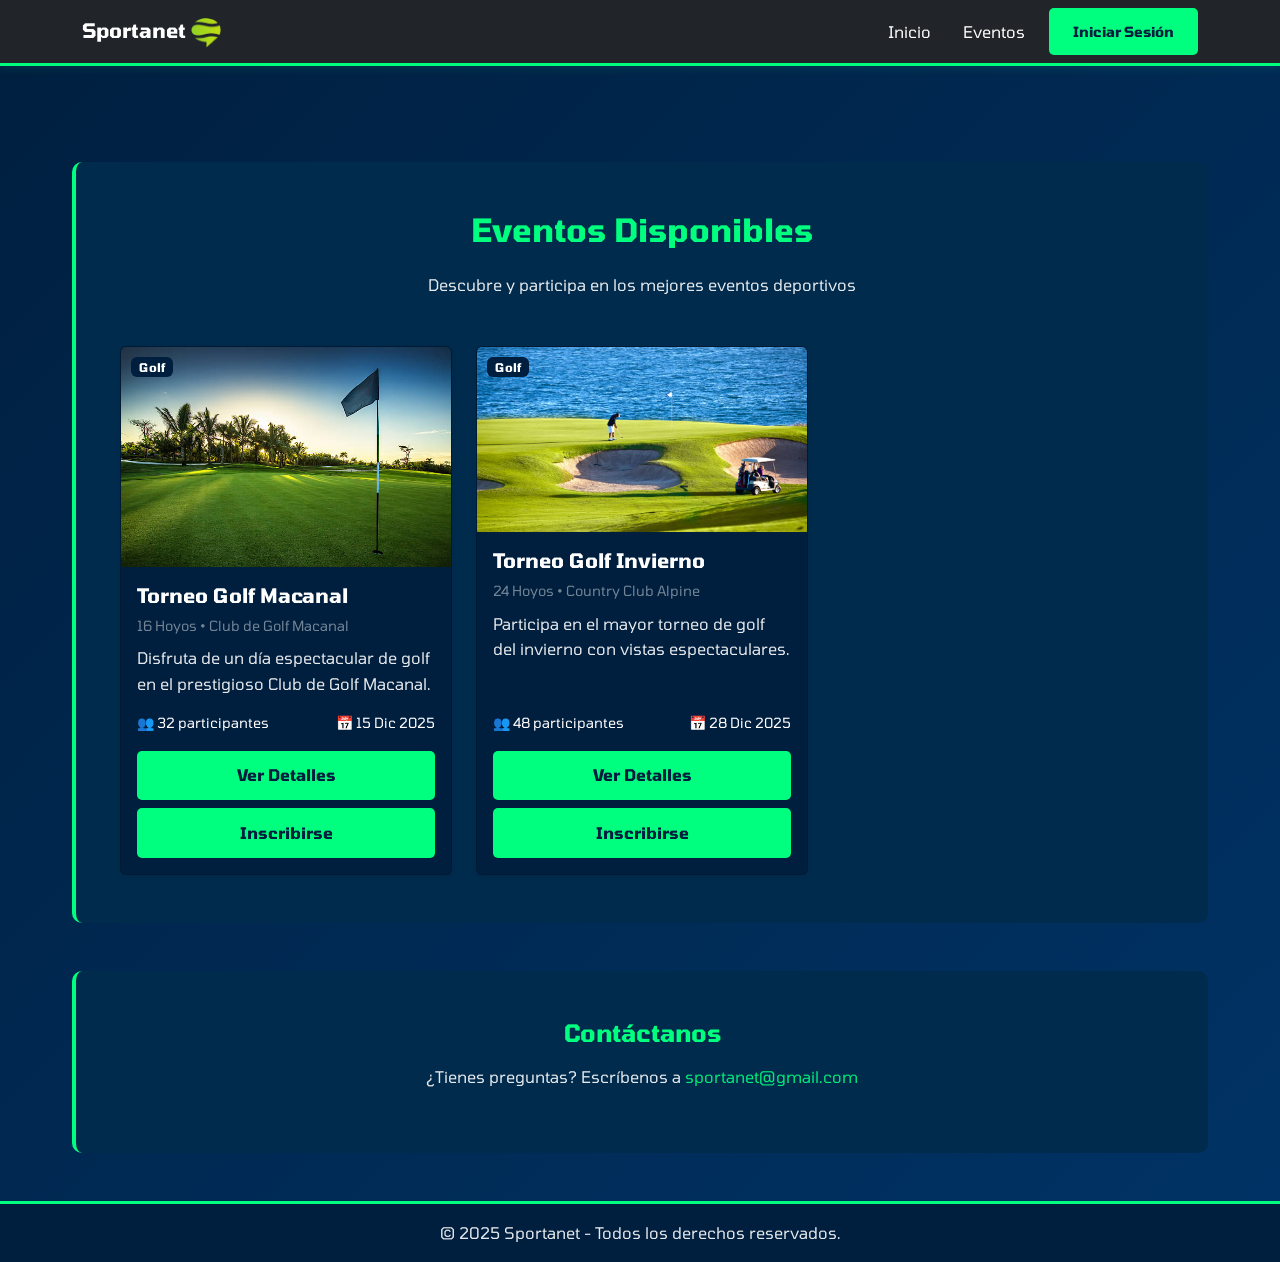
==== events.html @ 8e9a370a "subir prototipo" ====
<!DOCTYPE html>
<html lang="es">
<head>
    <meta charset="UTF-8">
    <meta name="viewport" content="width=device-width, initial-scale=1.0">
    <meta name="description" content="Eventos deportivos - Sportanet">
    <meta name="theme-color" content="#001f3f">
    <title>Eventos - Sportanet</title>

    <!-- Google Fonts -->
    <link href="https://fonts.googleapis.com/css2?family=Tomorrow:wght@400;600;700&display=swap" rel="stylesheet">

    <!-- Bootstrap -->
    <link href="https://cdn.jsdelivr.net/npm/bootstrap@5.3.3/dist/css/bootstrap.min.css" rel="stylesheet">

    <!-- Tus estilos -->
    <link rel="stylesheet" href="CSS/header.css">
    <link rel="stylesheet" href="CSS/style.css">

    <style>
        body {
            font-family: 'Tomorrow', sans-serif;
            background: linear-gradient(135deg, #001f3f, #003366);
        }

        .section-header {
            margin-bottom: 3rem;
        }

        .badge-sport {
            position: absolute;
            background: #003366;
            top: 10px;
            left: 10px;
        }

        footer {
            background-color: #001f3f;
            color: white;
            padding: 1rem 0;
        }

        .eventos-tarjeta {
            background-color: #001f3f;
        }

    </style>
</head>

<body class="d-flex flex-column min-vh-100">

    <!-- Header dinámico -->
    <div id="header-container"></div>

    <main class="flex-fill">

        <section class="eventos" id="eventos">
            <div class="container">

                <div class="text-center section-header">
                    <h2 class="fw-bold">Eventos Disponibles</h2>
                    <p>
                        Descubre y participa en los mejores eventos deportivos
                    </p>
                </div>

                <div class="row g-4">

                    <!-- Evento 1 -->
                    <div class="col-md-6 col-lg-4">
                        <div class="card h-100 shadow-sm position-relative eventos-tarjeta">

                            <span class="badge eventos-tarjeta badge-sport">Golf</span>

                            <img src="img/campo_golf_16hoyos.jpg"
                                 class="card-img-top"
                                 alt="Torneo Golf Macanal">

                            <div class="card-body d-flex flex-column">
                                <h5 class="card-title text-white">Torneo Golf Macanal</h5>

                                <p class="text-white-50 small mb-2">
                                    16 Hoyos • Club de Golf Macanal
                                </p>

                                <p class="card-text text-white flex-grow-1">
                                    Disfruta de un día espectacular de golf en el prestigioso Club de Golf Macanal.
                                </p>

                                <div class="d-flex justify-content-between text-white small mb-3">
                                    <span>👥 32 participantes</span>
                                    <span>📅 15 Dic 2025</span>
                                </div>

                                <div class="d-grid gap-2">
                                    <button class="btn btn-outline-primary"
                                        onclick="verDetalles('Torneo Golf Macanal')">
                                        Ver Detalles
                                    </button>

                                    <button class="btn btn-primary"
                                        onclick="inscribirse('Torneo Golf Macanal')">
                                        Inscribirse
                                    </button>
                                </div>
                            </div>
                        </div>
                    </div>

                    <!-- Evento 2 -->
                    <div class="col-md-6 col-lg-4">
                        <div class="card h-100 shadow-sm position-relative eventos-tarjeta">

                            <span class="badge eventos-tarjeta badge-sport">Golf</span>

                            <img src="img/campo_golf_24 hoyos.jpg"
                                 class="card-img-top"
                                 alt="Torneo Golf Invierno">

                            <div class="card-body d-flex flex-column">
                                <h5 class="card-title text-white">Torneo Golf Invierno</h5>

                                <p class="text-white-50 small mb-2">
                                    24 Hoyos • Country Club Alpine
                                </p>

                                <p class="card-text text-white flex-grow-1">
                                    Participa en el mayor torneo de golf del invierno con vistas espectaculares.
                                </p>

                                <div class="d-flex justify-content-between text-white small mb-3">
                                    <span>👥 48 participantes</span>
                                    <span>📅 28 Dic 2025</span>
                                </div>

                                <div class="d-grid gap-2">
                                    <button class="btn btn-outline-primary"
                                        onclick="verDetalles('Torneo Golf Invierno')">
                                        Ver Detalles
                                    </button>

                                    <button class="btn btn-primary"
                                        onclick="inscribirse('Torneo Golf Invierno')">
                                        Inscribirse
                                    </button>
                                </div>
                            </div>
                        </div>
                    </div>

                </div>

            </div>
        </section>

        <!-- Contacto -->
        <section class="contacto">
            <div class="container text-center">
                <h3 class="fw-bold">Contáctanos</h3>
                <p>
                    ¿Tienes preguntas? Escríbenos a
                    <a href="mailto:sportanet@gmail.com">
                        sportanet@gmail.com
                    </a>
                </p>
            </div>
        </section>

    </main>

    <!-- Footer -->
    <footer class="text-center mt-auto">
        <div class="container">
            <p class="mb-0">&copy; 2025 Sportanet - Todos los derechos reservados.</p>
        </div>
    </footer>

    <!-- Bootstrap JS -->
    <script src="https://cdn.jsdelivr.net/npm/bootstrap@5.3.3/dist/js/bootstrap.bundle.min.js"></script>

    <!-- Header dinámico -->
    <script>
        async function loadHeader() {
            const headerContainer = document.getElementById('header-container');
            try {
                const response = await fetch('includes/header.html');
                if (!response.ok) throw new Error('Error al cargar el header');

                const html = await response.text();
                headerContainer.innerHTML = html;

                const script = document.createElement("script");
                script.src = "JS/header.js";
                document.body.appendChild(script);

            } catch (error) {
                headerContainer.innerHTML =
                    '<div class="bg-dark text-white p-3">Error al cargar el menú</div>';
            }
        }

        document.addEventListener('DOMContentLoaded', loadHeader);

        function verDetalles(nombreEvento) {
            alert(`Detalles de ${nombreEvento}\n\nPróximamente se mostrarán más información.`);
        }

        function inscribirse(nombreEvento) {
            const usuario = localStorage.getItem('user');

            if (!usuario) {
                alert('Debes iniciar sesión para inscribirte.');

                const modalElement = document.getElementById('modal-auth');
                if (modalElement) {
                    const modal = new bootstrap.Modal(modalElement);
                    modal.show();
                }
                return;
            }

            const user = JSON.parse(usuario);

            alert(`Inscripción realizada.\n\nHola ${user.nombre}, estás inscrito en ${nombreEvento}.`);
        }
    </script>

</body>
</html>
---- CSS/header.css ----
/* ===== NAVBAR ===== */

.navbar {
    background-color: #000f1a;
    border-bottom: 3px solid #00FF7F;
    position: sticky;
    top: 0;
    z-index: 1000;
    box-shadow: 0 2px 10px rgba(0, 255, 127, 0.1);
}

.navbar-container {
    max-width: 1200px;
    margin: 0 auto;
    padding: 1rem 2rem;
    display: flex;
    justify-content: space-between;
    align-items: center;
}

/* Logo */
.logo {
    font-size: 1.8rem;
    font-weight: bold;
    flex-shrink: 0;
}

.logo a {
    color: #00FF7F;
    text-decoration: none;
    transition: color 0.3s ease;
    display: flex;
    align-items: center;
    gap: 0.5rem;
}

.logo a:hover {
    color: #00cc66;
}

/* Menú de navegación */
.nav-menu {
    display: flex;
    list-style: none;
}

.nav-links {
    display: flex;
    list-style: none;
    gap: 0.5rem;
    margin: 0;
    padding: 0;
    align-items: center;
}

.nav-link {
    color: #ffffff;
    text-decoration: none;
    padding: 0.5rem 1rem;
    border-radius: 5px;
    transition: all 0.3s ease;
    cursor: pointer;
    background: none;
    border: none;
    font-size: 1rem;
    font-family: inherit;
}

.nav-link:hover {
    color: #00FF7F;
    background-color: rgba(0, 255, 127, 0.1);
}

/* Botón Login en navbar */
.btn-login {
    background-color: #00FF7F;
    color: #001f3f;
    font-weight: bold;
    padding: 0.6rem 1.2rem;
}

.btn-login:hover {
    background-color: #00cc66;
}

/* Menú de usuario (cuando está logueado) */
.user-menu-container {
    display: flex !important;
    align-items: center;
    gap: 1rem;
}

.user-info {
    display: flex;
    align-items: center;
    gap: 1rem;
    color: #00FF7F;
    font-weight: bold;
}

.btn-logout {
    background-color: #ff4444;
    color: white;
    border: none;
    padding: 0.5rem 1rem;
    border-radius: 5px;
    cursor: pointer;
    font-weight: bold;
    transition: background-color 0.3s ease;
}

.btn-logout:hover {
    background-color: #cc0000;
}

/* Botón hamburguesero (oculto en desktop) */
.hamburger {
    display: none;
    flex-direction: column;
    background: none;
    border: none;
    cursor: pointer;
    padding: 0.5rem;
}

.hamburger span {
    width: 25px;
    height: 3px;
    background-color: #00FF7F;
    margin: 5px 0;
    transition: 0.3s;
    border-radius: 2px;
}

.hamburger.active span:nth-child(1) {
    transform: rotate(45deg) translate(10px, 10px);
}

.hamburger.active span:nth-child(2) {
    opacity: 0;
}

.hamburger.active span:nth-child(3) {
    transform: rotate(-45deg) translate(7px, -7px);
}

/* ===== MODAL LOGIN/REGISTRO ===== */

.modal {
    display: none;
    position: fixed;
    z-index: 9999;
    left: 0;
    top: 0;
    width: 100%;
    height: 100%;
    background: rgba(0, 0, 0, 0.7);
    backdrop-filter: blur(5px);
    justify-content: center;
    align-items: center;
    overflow-y: auto;
    padding: 1rem;
}

.modal.show {
    display: flex;
}

.modal-content {
    background-color: #002b4d;
    padding: 2rem;
    border-radius: 10px;
    width: 100%;
    max-width: 420px;
    animation: slideDown 0.5s ease;
    border: 2px solid #00FF7F;
    position: relative;
}

/* Botón cerrar modal */
.close {
    position: absolute;
    top: 15px;
    right: 20px;
    font-size: 2rem;
    cursor: pointer;
    color: #00FF7F;
    background: none;
    border: none;
    padding: 0;
    transition: color 0.3s ease;
}

.close:hover,
.close:focus {
    color: #00cc66;
}

/* ===== FORMULARIOS ===== */

.modal-content h2 {
    text-align: center;
    color: #00FF7F;
    margin-top: 0;
    margin-bottom: 1.5rem;
}

.auth-form {
    display: none;
}

.auth-form.active-form {
    display: flex;
    flex-direction: column;
    gap: 1.2rem;
}

/* Formulario de perfil siempre visible */
.profile-form {
    display: flex;
    flex-direction: column;
    gap: 1.2rem;
}

/* Grupos de formulario */
.form-group {
    display: flex;
    flex-direction: column;
    gap: 0.5rem;
}

.form-group label {
    color: #00FF7F;
    font-weight: 600;
    font-size: 0.95rem;
}

.form-group input {
    padding: 0.8rem;
    background-color: #003366;
    color: #002b4d;
    border: 2px solid #00FF7F;
    border-radius: 5px;
    font-size: 1rem;
    transition: border-color 0.3s ease;
    outline: none;
}

.form-group input:focus {
    border-color: #00cc66;
    box-shadow: 0 0 8px rgba(0, 255, 127, 0.3);
}

.form-group input::placeholder {
    color: #00cc99;
    opacity: 0.7;
}

/* Mensajes de error */
.error-message {
    color: #ff4444;
    font-size: 0.85rem;
    margin-top: -0.3rem;
    display: none;
}

.error-message.show {
    display: block;
}

.form-group input.error {
    border-color: #ff4444;
}

/* Mensajes de formulario */
.form-message {
    padding: 0.8rem;
    border-radius: 5px;
    text-align: center;
    font-weight: 600;
    display: none;
}

.form-message.show {
    display: block;
}

.form-message.success {
    background-color: rgba(0, 255, 127, 0.2);
    color: #00FF7F;
    border: 1px solid #00FF7F;
}

.form-message.error {
    background-color: rgba(255, 68, 68, 0.2);
    color: #ff4444;
    border: 1px solid #ff4444;
}

/* Botones del formulario */
.btn-primary {
    background-color: #00FF7F;
    color: #001f3f;
    border: none;
    padding: 0.9rem;
    font-size: 1rem;
    font-weight: bold;
    cursor: pointer;
    border-radius: 5px;
    transition: background-color 0.3s ease;
    width: 100%;
}

.btn-primary:hover {
    background-color: #00cc66;
}

.btn-primary:active {
    transform: scale(0.98);
}

/* Toggle formulario */
.toggle-form {
    text-align: center;
    color: #002b4d;
    margin: 0;
    font-size: 0.95rem;
}

.link-button {
    background: none;
    border: none;
    color: #00FF7F;
    cursor: pointer;
    font-weight: bold;
    text-decoration: underline;
    transition: color 0.3s ease;
    padding: 0;
    font-size: inherit;
    font-family: inherit;
}

.link-button:hover {
    color: #00cc66;
}

/* ===== ANIMACIONES ===== */

@keyframes slideDown {
    from {
        opacity: 0;
        transform: translateY(-30px);
    }
    to {
        opacity: 1;
        transform: translateY(0);
    }
}

@keyframes fadeIn {
    from {
        opacity: 0;
    }
    to {
        opacity: 1;
    }
}

/* ===== RESPONSIVE DESIGN ===== */

@media (max-width: 768px) {
    .hamburger {
        display: flex;
    }

    .nav-menu {
        display: none;
        position: fixed;
        left: 0;
        top: 70px;
        flex-direction: column;
        background-color: #000f1a;
        width: 100%;
        text-align: center;
        transition: 0.3s;
        box-shadow: 0 8px 16px rgba(0, 0, 0, 0.3);
        border-bottom: 3px solid #00FF7F;
    }

    .nav-menu.active {
        display: flex;
    }

    .nav-links {
        flex-direction: column;
        width: 100%;
        gap: 0;
    }

    .nav-link {
        padding: 1rem;
        border-radius: 0;
        width: 100%;
        border-bottom: 1px solid rgba(0, 255, 127, 0.2);
    }

    .nav-link:last-child {
        border-bottom: none;
    }

    .modal-content {
        width: 90%;
        padding: 1.5rem;
    }

    .navbar-container {
        padding: 0.8rem 1rem;
    }

    .logo {
        font-size: 1.4rem;
    }
}

@media (max-width: 480px) {
    .navbar-container {
        padding: 0.8rem;
    }

    .logo {
        font-size: 1.2rem;
    }

    .logo a {
        gap: 0.3rem;
    }

    .modal-content {
        max-width: 100%;
        margin: 1rem;
    }

    .modal {
        padding: 0.5rem;
    }
}

/* ===== MODAL PERFIL ===== */

.modal-perfil {
    max-width: 500px !important;
}

.perfil-buttons {
    display: flex;
    gap: 1rem;
    margin: 1.5rem 0;
}

.perfil-buttons .btn {
    flex: 1;
}

.perfil-buttons .btn-secondary {
    background-color: #666;
    border: 1px solid #888;
}

.perfil-buttons .btn-secondary:hover {
    background-color: #555;
}

/* ===== ZONA DE PELIGRO ===== */

.danger-zone {
    margin-top: 2rem;
    padding: 1.5rem;
    border: 2px solid #ff4444;
    border-radius: 8px;
    background-color: rgba(255, 68, 68, 0.05);
}

.danger-zone h3 {
    color: #ff4444;
    margin-top: 0;
    font-size: 1.2rem;
}

.danger-zone p {
    color: #ddd;
    margin: 0.5rem 0;
}

.btn-danger {
    background-color: #ff4444;
    color: white;
    border: none;
    width: 100%;
    padding: 0.8rem;
    font-weight: bold;
    border-radius: 4px;
    cursor: pointer;
    transition: all 0.3s ease;
}

.btn-danger:hover {
    background-color: #cc0000;
    transform: translateY(-2px);
    box-shadow: 0 4px 12px rgba(255, 68, 68, 0.3);
}

/* ===== MODAL CONFIRMACIÓN ===== */

.modal-confirmar {
    max-width: 400px !important;
    text-align: center;
}

.modal-confirmar h2 {
    color: #ff4444;
    margin-bottom: 1rem;
}

.warning-text {
    color: #ff4444;
    font-weight: bold;
    margin: 1rem 0;
    padding: 1rem;
    background-color: rgba(255, 68, 68, 0.1);
    border-left: 4px solid #ff4444;
    border-radius: 4px;
}

.modal-buttons {
    display: flex;
    gap: 1rem;
    justify-content: center;
    margin-top: 1.5rem;
}

.modal-buttons .btn {
    min-width: 150px;
}

/* ===== BOTONES DE USUARIO ===== */

.btn-profile {
    background-color: #00FF7F;
    color: #001f3f;
    border: none;
    padding: 0.6rem 1.2rem;
    border-radius: 4px;
    cursor: pointer;
    font-weight: bold;
    font-size: 0.9rem;
    transition: all 0.3s ease;
    margin: 0 0.5rem;
}

.btn-profile:hover {
    background-color: #00cc66;
    transform: translateY(-2px);
}

.btn-profile:active {
    transform: translateY(0);
}

/* ===== RESPONSIVE PERFIL ===== */

@media (max-width: 768px) {
    .modal-perfil {
        max-width: 90vw !important;
    }

    .perfil-buttons {
        flex-direction: column;
    }

    .danger-zone {
        margin-top: 1.5rem;
    }

    .modal-buttons {
        flex-direction: column;
    }

    .modal-buttons .btn {
        width: 100%;
    }
}
---- CSS/style.css ----
/* ===== ESTILOS GENERALES ===== */

* {
    margin: 0;
    padding: 0;
    box-sizing: border-box;
}

html {
    scroll-behavior: smooth;
}

body {
    font-family: 'Roboto', -apple-system, BlinkMacSystemFont, 'Segoe UI', sans-serif;
    background-color: #001f3f;
    color: #ffffff;
    line-height: 1.6;
}

/* ===== CONTENEDOR PRINCIPAL ===== */

main {
    max-width: 1200px;
    margin: 0 auto;
    padding: 3rem 2rem;
    min-height: calc(100vh - 200px);
}

/* ===== TIPOGRAFÍA ===== */

h1, h2, h3, h4, h5, h6 {
    color: #00FF7F;
    margin-bottom: 1rem;
    font-weight: 700;
}

h1 {
    font-size: 2.5rem;
}

h2 {
    font-size: 2rem;
}

h3 {
    font-size: 1.5rem;
}

p {
    margin-bottom: 1rem;
    opacity: 0.9;
}

/* ===== LINKS GENERALES ===== */

a {
    color: #00FF7F;
    text-decoration: none;
    transition: color 0.3s ease;
}

a:hover {
    color: #00cc66;
    text-decoration: underline;
}

/* ===== BOTONES GENERALES ===== */

button {
    font-family: inherit;
    cursor: pointer;
}

.btn {
    padding: 0.8rem 1.5rem;
    background-color: #00FF7F;
    border: none;
    color: #001f3f;
    font-weight: bold;
    cursor: pointer;
    border-radius: 5px;
    transition: background-color 0.3s ease, transform 0.2s ease;
    display: inline-block;
    text-decoration: none;
}

.btn:hover {
    background-color: #00cc66;
    transform: translateY(-2px);
}

.btn:active {
    transform: translateY(0);
}

.btn:disabled {
    background-color: #666;
    cursor: not-allowed;
    opacity: 0.6;
}

/* Botón secundario blanco */
.btn-secundario {
    background-color: #ffffff;
    color: #001f3f;
}

.btn-secundario:hover {
    background-color: #f0f0f0;
}

/* ===== FORMULARIOS ===== */

form {
    display: flex;
    flex-direction: column;
    gap: 1rem;
    max-width: 100%;
}

input[type="text"],
input[type="email"],
input[type="password"],
input[type="number"],
input[type="tel"],
textarea,
select {
    padding: 0.8rem;
    border: 2px solid #00FF7F;
    border-radius: 5px;
    font-size: 1rem;
    outline: none;
    background-color: #003366;
    color: white;
    transition: border-color 0.3s ease, box-shadow 0.3s ease;
    font-family: inherit;
}

input[type="text"]::placeholder,
input[type="email"]::placeholder,
input[type="password"]::placeholder,
input[type="number"]::placeholder,
input[type="tel"]::placeholder,
textarea::placeholder {
    color: #00cc99;
    opacity: 0.7;
}

input[type="text"]:focus,
input[type="email"]:focus,
input[type="password"]:focus,
input[type="number"]:focus,
input[type="tel"]:focus,
textarea:focus,
select:focus {
    border-color: #00cc66;
    box-shadow: 0 0 8px rgba(0, 255, 127, 0.3);
    background-color: #004d80;
}

textarea {
    resize: vertical;
    min-height: 100px;
}

/* ===== SECCIONES ===== */

section {
    margin-top: 3rem;
    animation: fadeInUp 0.6s ease;
}

.hero {
    text-align: center;
    padding: 4rem 2rem;
    background: linear-gradient(135deg, rgb(0, 31, 63) 0%, #002b4d 100%);
    border-radius: 10px;
    margin-top: 1rem;
}

.hero h1 {
    font-size: 3rem;
    margin-bottom: 1rem;
}

.hero p {
    font-size: 1.2rem;
    opacity: 0.8;
}

.contacto, .eventos, .inscripcion {
    background-color: #002b4d;
    padding: 3rem 2rem;
    border-radius: 10px;
    border-left: 4px solid #00FF7F;
}

.contacto h2, .eventos h2, .inscripcion h2 {
    margin-bottom: 1.5rem;
}

/* ===== TARJETAS DE EVENTOS ===== */

.eventos-grid {
    display: grid;
    grid-template-columns: repeat(auto-fill, minmax(280px, 1fr));
    gap: 2rem;
    margin-top: 2rem;
}

.evento {
    background-color: #003366;
    padding: 1.5rem;
    border-radius: 10px;
    border-top: 3px solid #00FF7F;
    transition: transform 0.3s ease, box-shadow 0.3s ease;
    display: flex;
    flex-direction: column;
    height: 100%;
}

.evento:hover {
    transform: translateY(-8px);
    box-shadow: 0 10px 25px rgba(0, 255, 127, 0.2);
}

.evento h3 {
    margin-top: 0;
    margin-bottom: 1rem;
}

.evento-descripcion {
    flex-grow: 1;
    margin-bottom: 1rem;
    font-size: 0.95rem;
    opacity: 0.85;
}

.evento-fecha {
    display: flex;
    gap: 0.5rem;
    margin: 0.5rem 0;
    font-size: 0.9rem;
    color: #00FF7F;
}

.evento-lugar {
    margin: 0.5rem 0;
    font-size: 0.9rem;
}

.evento-buttom {
    display: flex;
    gap: 0.5rem;
    margin-top: auto;
}

.evento-buttom button {
    flex: 1;
}

.evento-placeholder {
    grid-column: 1 / -1;
    text-align: center;
    padding: 2rem;
    color: #00FF7F;
}

/* ===== FOOTER ===== */

footer {
    background-color: #000f1a;
    border-top: 3px solid #00FF7F;
    text-align: center;
    padding: 2rem;
    margin-top: 4rem;
    color: #ffffff;
}

footer p {
    margin-bottom: 0;
}

footer a {
    color: #00FF7F;
}

/* ===== UTILIDADES ===== */

.text-center {
    text-align: center;
}

.text-right {
    text-align: right;
}

.text-left {
    text-align: left;
}

.mt-1 { margin-top: 1rem; }
.mt-2 { margin-top: 2rem; }
.mt-3 { margin-top: 3rem; }

.mb-1 { margin-bottom: 1rem; }
.mb-2 { margin-bottom: 2rem; }
.mb-3 { margin-bottom: 3rem; }

.p-1 { padding: 1rem; }
.p-2 { padding: 2rem; }
.p-3 { padding: 3rem; }

.hidden {
    display: none !important;
}

.visible {
    display: block !important;
}

/* ===== ANIMACIONES ===== */

@keyframes fadeIn {
    from {
        opacity: 0;
    }
    to {
        opacity: 1;
    }
}

@keyframes fadeInUp {
    from {
        opacity: 0;
        transform: translateY(20px);
    }
    to {
        opacity: 1;
        transform: translateY(0);
    }
}

@keyframes slideIn {
    from {
        opacity: 0;
        transform: translateX(-20px);
    }
    to {
        opacity: 1;
        transform: translateX(0);
    }
}

@keyframes pulse {
    0%, 100% {
        opacity: 1;
    }
    50% {
        opacity: 0.7;
    }
}

/* ===== RESPONSIVE DESIGN ===== */

@media (max-width: 768px) {
    main {
        padding: 2rem 1rem;
    }

    h1 {
        font-size: 2rem;
    }

    h2 {
        font-size: 1.5rem;
    }

    .hero {
        padding: 2rem 1rem;
    }

    .hero h1 {
        font-size: 2rem;
    }

    .hero p {
        font-size: 1rem;
    }

    .eventos-grid {
        grid-template-columns: 1fr;
        gap: 1.5rem;
    }

    .contacto, .eventos, .inscripcion {
        padding: 2rem 1rem;
    }
}

@media (max-width: 480px) {
    main {
        padding: 1rem;
    }

    h1 {
        font-size: 1.5rem;
    }

    h2 {
        font-size: 1.2rem;
    }

    h3 {
        font-size: 1rem;
    }

    .hero {
        padding: 1.5rem 1rem;
        margin-top: 0.5rem;
    }

    .hero h1 {
        font-size: 1.5rem;
    }

    input[type="text"],
    input[type="email"],
    input[type="password"],
    textarea,
    select {
        font-size: 16px; /* Prevenir zoom en iOS */
    }

    footer {
        margin-top: 2rem;
        padding: 1rem;
        font-size: 0.9rem;
    }
}
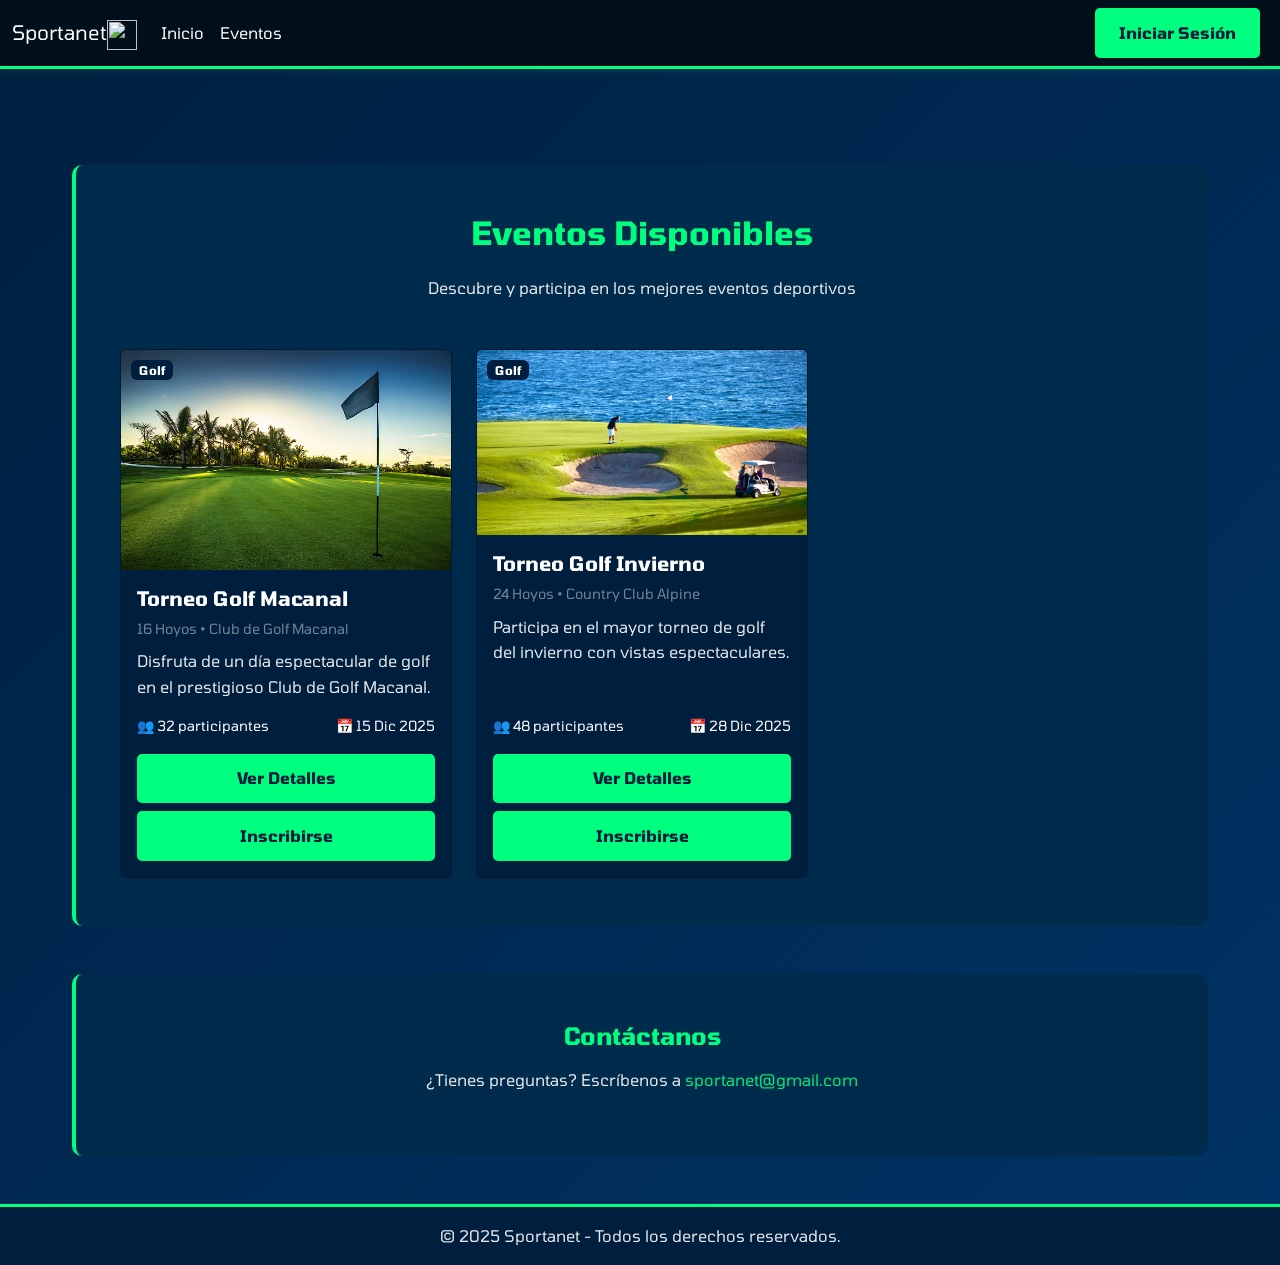
==== commit e674a775: "Modificaciones" ====
--- a/events.html
+++ b/events.html
@@ -191,6 +191,11 @@
 
                 const script = document.createElement("script");
                 script.src = "JS/header.js";
+                script.onload = () => {
+                    if (typeof initHeaderEvents === 'function') {
+                        initHeaderEvents();
+                    }
+                };
                 document.body.appendChild(script);
 
             } catch (error) {
--- a/CSS/header.css
+++ b/CSS/header.css
@@ -144,58 +144,6 @@
     transform: rotate(-45deg) translate(7px, -7px);
 }
 
-/* ===== MODAL LOGIN/REGISTRO ===== */
-
-.modal {
-    display: none;
-    position: fixed;
-    z-index: 9999;
-    left: 0;
-    top: 0;
-    width: 100%;
-    height: 100%;
-    background: rgba(0, 0, 0, 0.7);
-    backdrop-filter: blur(5px);
-    justify-content: center;
-    align-items: center;
-    overflow-y: auto;
-    padding: 1rem;
-}
-
-.modal.show {
-    display: flex;
-}
-
-.modal-content {
-    background-color: #002b4d;
-    padding: 2rem;
-    border-radius: 10px;
-    width: 100%;
-    max-width: 420px;
-    animation: slideDown 0.5s ease;
-    border: 2px solid #00FF7F;
-    position: relative;
-}
-
-/* Botón cerrar modal */
-.close {
-    position: absolute;
-    top: 15px;
-    right: 20px;
-    font-size: 2rem;
-    cursor: pointer;
-    color: #00FF7F;
-    background: none;
-    border: none;
-    padding: 0;
-    transition: color 0.3s ease;
-}
-
-.close:hover,
-.close:focus {
-    color: #00cc66;
-}
-
 /* ===== FORMULARIOS ===== */
 
 .modal-content h2 {
@@ -205,15 +153,7 @@
     margin-bottom: 1.5rem;
 }
 
-.auth-form {
-    display: none;
-}
-
-.auth-form.active-form {
-    display: flex;
-    flex-direction: column;
-    gap: 1.2rem;
-}
+/* auth-form visibility is now handled by adding/removing Bootstrap's d-none class */
 
 /* Formulario de perfil siempre visible */
 .profile-form {
@@ -342,6 +282,10 @@
 
 .link-button:hover {
     color: #00cc66;
+}
+
+.contenedor-logreg {
+    background-color: #001f3f;
 }
 
 /* ===== ANIMACIONES ===== */
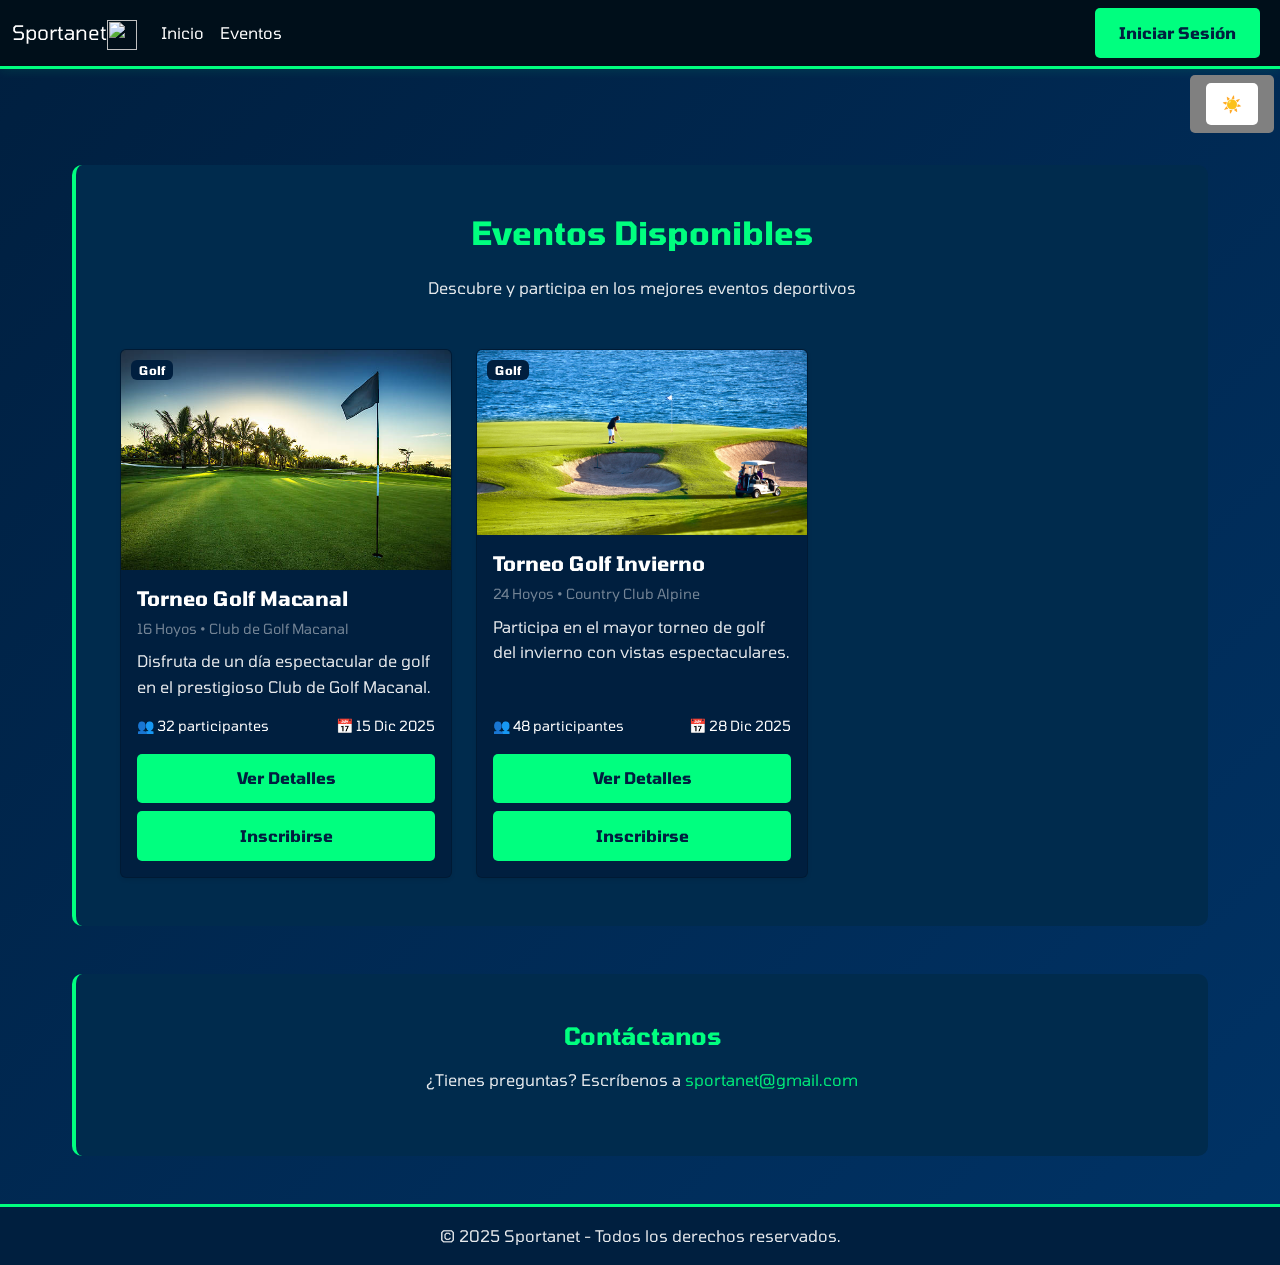
==== commit c6fa853e: "temas" ====
--- a/events.html
+++ b/events.html
@@ -17,6 +17,9 @@
     <link rel="stylesheet" href="CSS/header.css">
     <link rel="stylesheet" href="CSS/style.css">
 
+    <!-- Script tema -->
+    <script src="JS/theme.js"></script>
+
     <style>
         body {
             font-family: 'Tomorrow', sans-serif;
@@ -44,6 +47,20 @@
             background-color: #001f3f;
         }
 
+        /* light-theme overrides */
+        body.light {
+            background: #f4f4f4 !important;
+            color: #001f3f !important;
+        }
+
+        body.light footer {
+            background-color: #f4f4f4 !important;
+            color: #001f3f !important;
+        }
+
+        body.light .eventos-tarjeta {
+            background-color: #ffffff !important;
+        }
     </style>
 </head>
 
@@ -51,6 +68,13 @@
 
     <!-- Header dinámico -->
     <div id="header-container"></div>
+
+    <!-- Switch de cambio de tema -->
+    <section class="theme-S">
+        <div class="Switch">
+            <input type="button" id="switch" class="s-button-light" value="" />
+        </div>
+    </section>
 
     <main class="flex-fill">
 
--- a/CSS/style.css
+++ b/CSS/style.css
@@ -199,6 +199,96 @@
     margin-bottom: 1.5rem;
 }
 
+/* ===== TEMA ===== */
+
+.theme-S {
+    position: fixed;
+    top: 1.7rem;
+    right: 0.4rem;
+    background-color: gray;
+    color: white;
+    /* flex alignment not needed when fixed */
+    padding: 0.5rem 1rem;
+    border-radius: 5px;
+    z-index: 1000;
+}
+
+
+    /* ensure the toggle button has reasonable size inside the container */
+.theme-S .btn {
+    padding: 0.5rem 1rem;
+}
+
+.s-button-light {
+    background-color: white;
+    color: black;
+    border: none;
+    font-weight: bold;
+    padding: 0.5rem 1rem;
+    border-radius: 5px;
+}
+
+.s-button-light:hover {
+background-color: black;
+border-color: white;
+color:white;
+box-shadow: 0 4px 12px white;
+}
+
+.s-button-dark {
+    background-color: black;
+    color: white;
+    border: none;
+    font-weight: bold;
+    padding: 0.5rem 1rem;
+    border-radius: 5px;
+}
+
+.s-button-dark:hover {
+    background-color: white;
+    border-color: black;
+    color:black;
+    box-shadow: 0 4px 12px black;
+}
+
+/* light-theme overrides */
+body.light {
+    background-color: #f4f4f4;
+    color: #001f3f;
+}
+
+body.light a {
+    color: #001f3f;
+}
+
+body.light a:hover {
+    color: #004d80;
+}
+
+body.light .btn {
+    background-color: #001f3f;
+    color: #ffffff;
+}
+
+body.light .btn:hover {
+    background-color: #000f1a;
+}
+
+body.light .navbar {
+    background-color: #e0e0e0 !important;
+}
+
+body.light .hero {
+    color: #001f3f;
+    background: linear-gradient(135deg, #f4f4f4, #e0e0e0);
+}
+
+body.light footer {
+    background-color: #f4f4f4;
+    color: #001f3f;
+}
+
+
 /* ===== TARJETAS DE EVENTOS ===== */
 
 .eventos-grid {
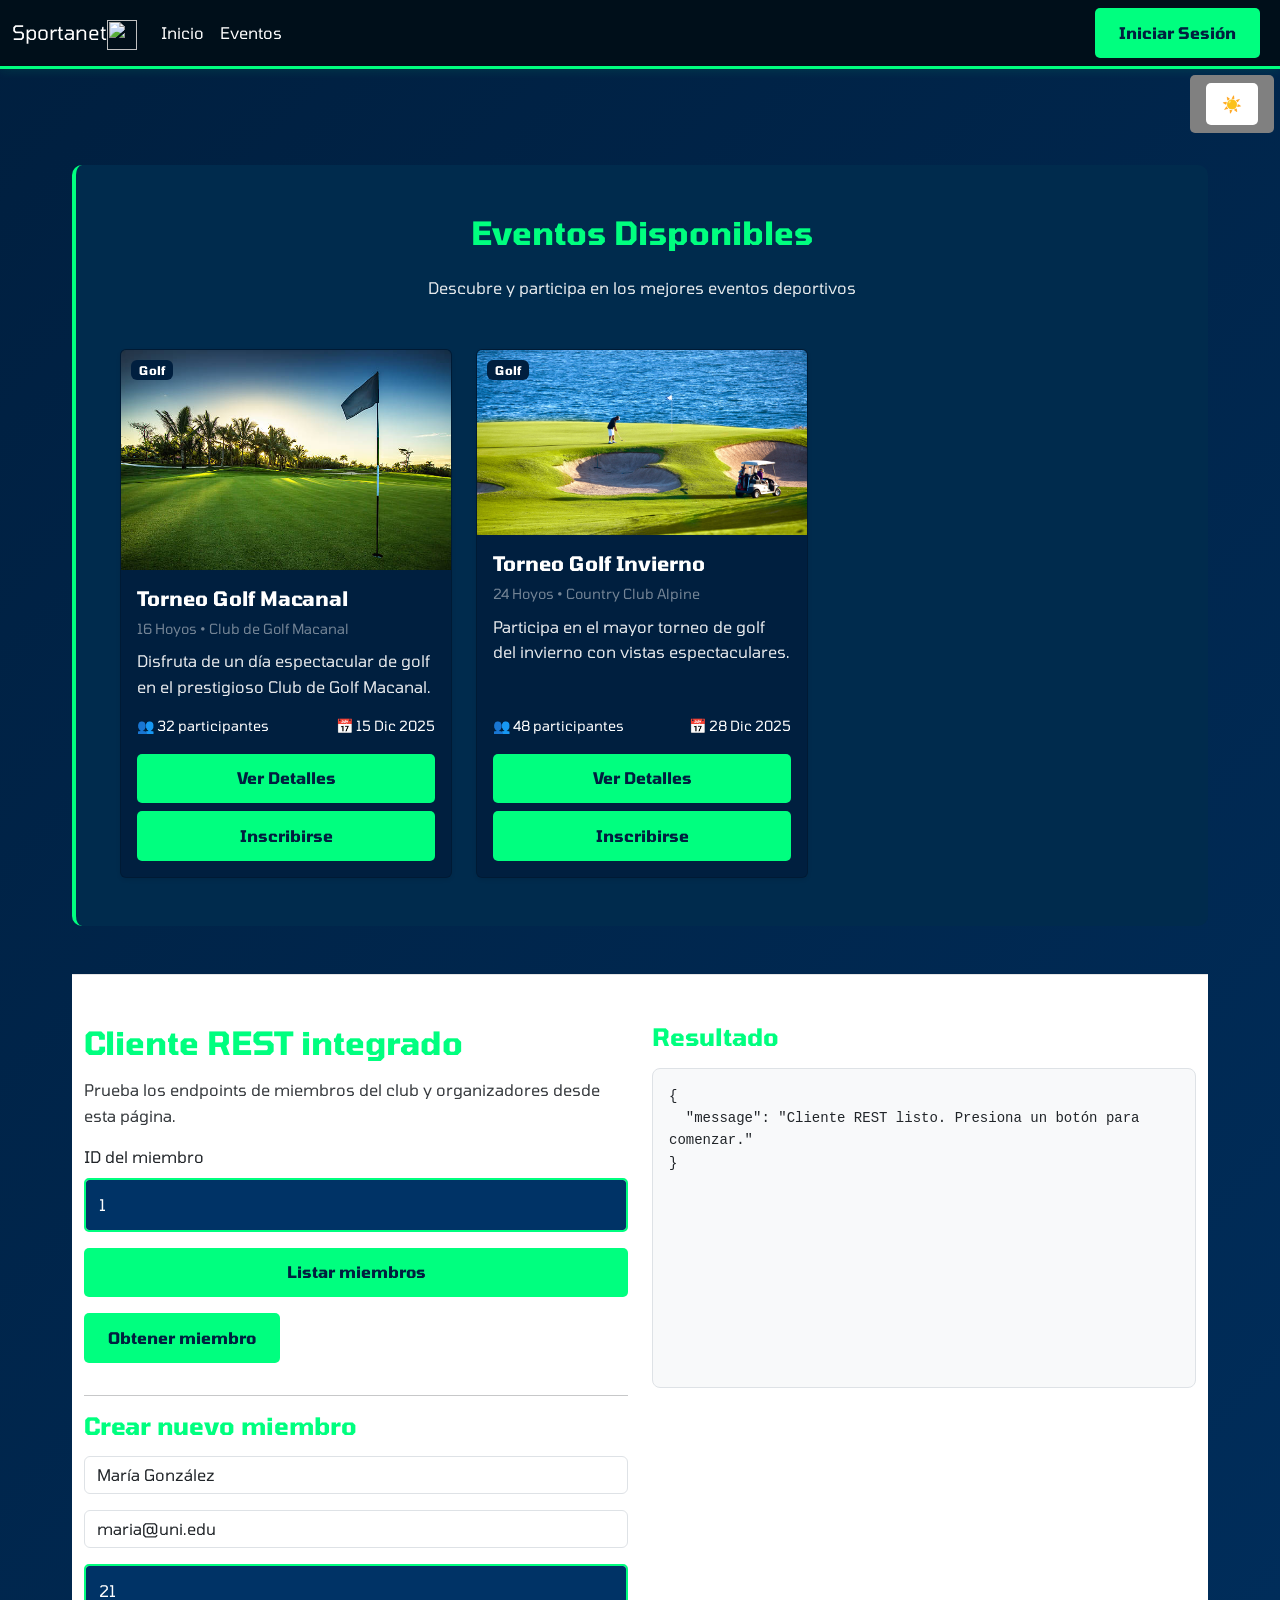
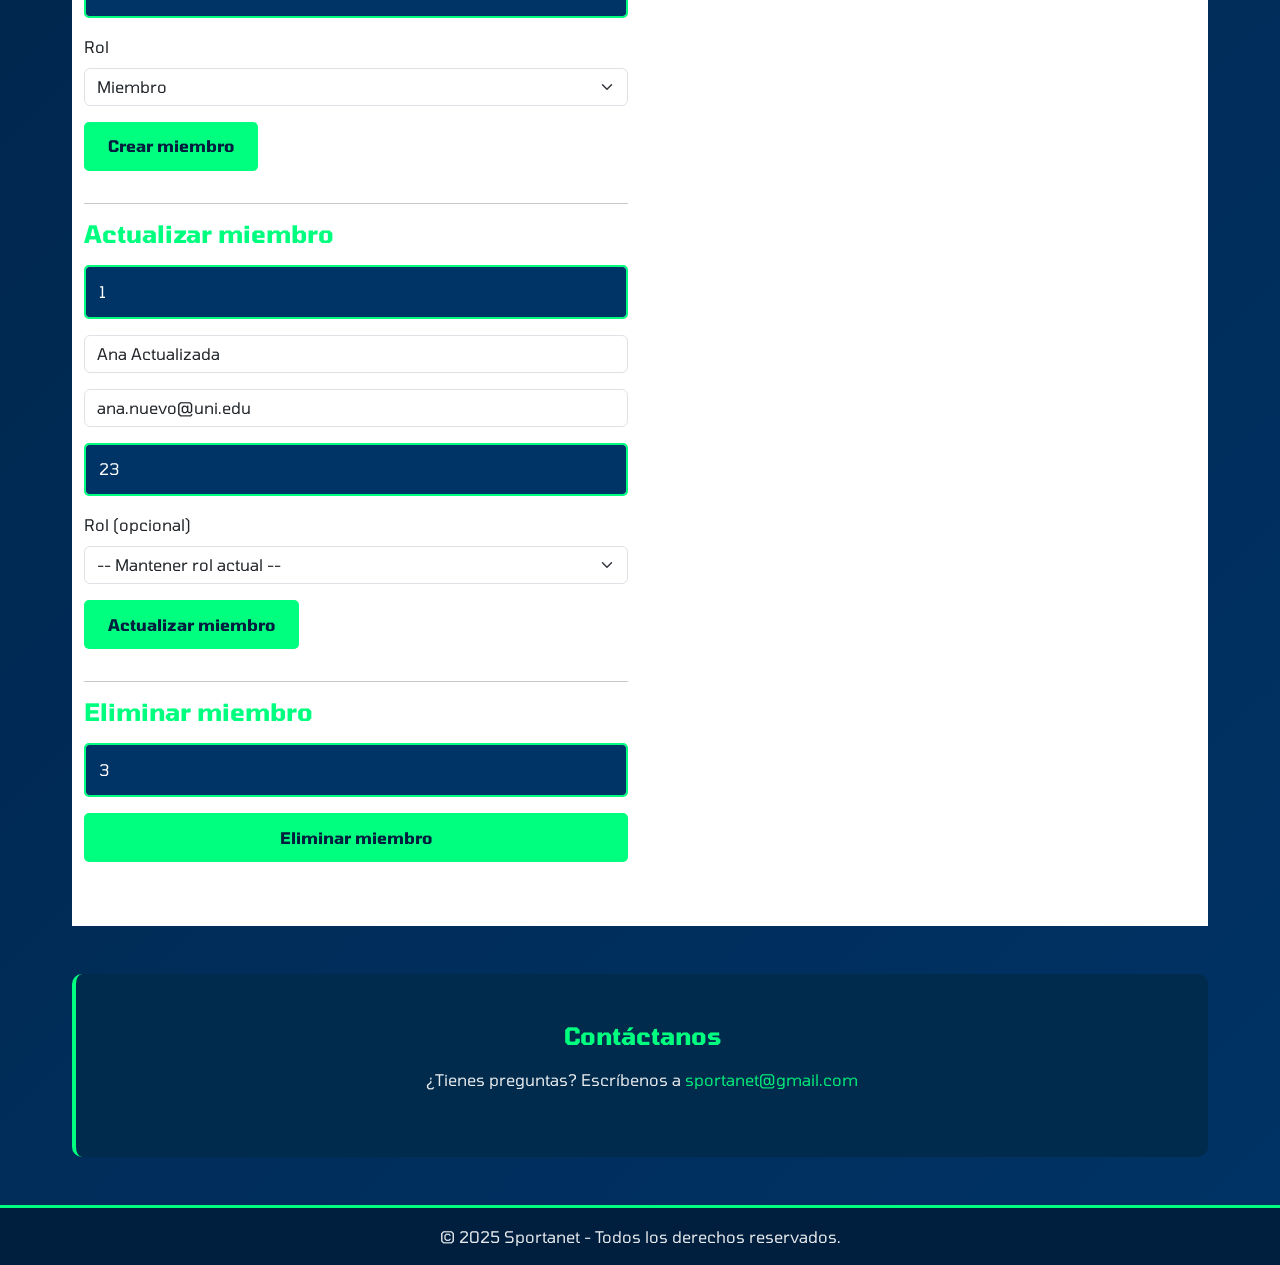
==== commit b1ce5e53: "API REST" ====
--- a/events.html
+++ b/events.html
@@ -61,6 +61,17 @@
         body.light .eventos-tarjeta {
             background-color: #ffffff !important;
         }
+
+        .api-client {
+            border-top: 1px solid rgba(0,0,0,.1);
+        }
+        .api-client pre {
+            background: #f8f9fa;
+            border-radius: 0.5rem;
+            min-height: 320px;
+            white-space: pre-wrap;
+            word-wrap: break-word;
+        }
     </style>
 </head>
 
@@ -174,6 +185,80 @@
 
                 </div>
 
+            </div>
+        </section>
+
+        <section id="member-api-client" class="api-client py-5 bg-white text-dark">
+            <div class="container">
+                <div class="row">
+                    <div class="col-lg-6">
+                        <h2>Cliente REST integrado</h2>
+                        <p>Prueba los endpoints de miembros del club y organizadores desde esta página.</p>
+
+                        <div class="mb-3">
+                            <label for="getId" class="form-label">ID del miembro</label>
+                            <input id="getId" type="number" class="form-control" value="1" placeholder="ID del miembro">
+                        </div>
+                        <button class="btn btn-primary mb-3" id="btn-get-all">Listar miembros</button>
+                        <button class="btn btn-outline-primary mb-3" id="btn-get-one">Obtener miembro</button>
+
+                        <hr>
+                        <h4>Crear nuevo miembro</h4>
+                        <div class="mb-3">
+                            <input id="postName" class="form-control" placeholder="Nombre" value="María González">
+                        </div>
+                        <div class="mb-3">
+                            <input id="postEmail" class="form-control" placeholder="Email" value="maria@uni.edu">
+                        </div>
+                        <div class="mb-3">
+                            <input id="postAge" type="number" class="form-control" placeholder="Edad" value="21">
+                        </div>
+                        <div class="mb-3">
+                            <label for="postRole" class="form-label">Rol</label>
+                            <select id="postRole" class="form-select">
+                                <option value="member" selected>Miembro</option>
+                                <option value="organizer">Organizador</option>
+                            </select>
+                        </div>
+                        <button class="btn btn-success mb-3" id="btn-create">Crear miembro</button>
+
+                        <hr>
+                        <h4>Actualizar miembro</h4>
+                        <div class="mb-3">
+                            <input id="putId" type="number" class="form-control" placeholder="ID" value="1">
+                        </div>
+                        <div class="mb-3">
+                            <input id="putName" class="form-control" placeholder="Nombre (opcional)" value="Ana Actualizada">
+                        </div>
+                        <div class="mb-3">
+                            <input id="putEmail" class="form-control" placeholder="Email (opcional)" value="ana.nuevo@uni.edu">
+                        </div>
+                        <div class="mb-3">
+                            <input id="putAge" type="number" class="form-control" placeholder="Edad (opcional)" value="23">
+                        </div>
+                        <div class="mb-3">
+                            <label for="putRole" class="form-label">Rol (opcional)</label>
+                            <select id="putRole" class="form-select">
+                                <option value="">-- Mantener rol actual --</option>
+                                <option value="member">Miembro</option>
+                                <option value="organizer">Organizador</option>
+                            </select>
+                        </div>
+                        <button class="btn btn-warning mb-3" id="btn-update">Actualizar miembro</button>
+
+                        <hr>
+                        <h4>Eliminar miembro</h4>
+                        <div class="mb-3">
+                            <input id="deleteId" type="number" class="form-control" placeholder="ID" value="3">
+                        </div>
+                        <button class="btn btn-danger mb-3" id="btn-delete">Eliminar miembro</button>
+                    </div>
+                    <div class="col-lg-6">
+                        <h4>Resultado</h4>
+                        <pre id="resultado" class="p-3 bg-light border" style="min-height: 320px; overflow:auto;">(Aquí aparecerá el resultado)</pre>
+                        <div id="error-mensaje" class="text-danger mt-2"></div>
+                    </div>
+                </div>
             </div>
         </section>
 
@@ -253,6 +338,6 @@
             alert(`Inscripción realizada.\n\nHola ${user.nombre}, estás inscrito en ${nombreEvento}.`);
         }
     </script>
-
+    <script src="JS/rest-client.js"></script>
 </body>
 </html>
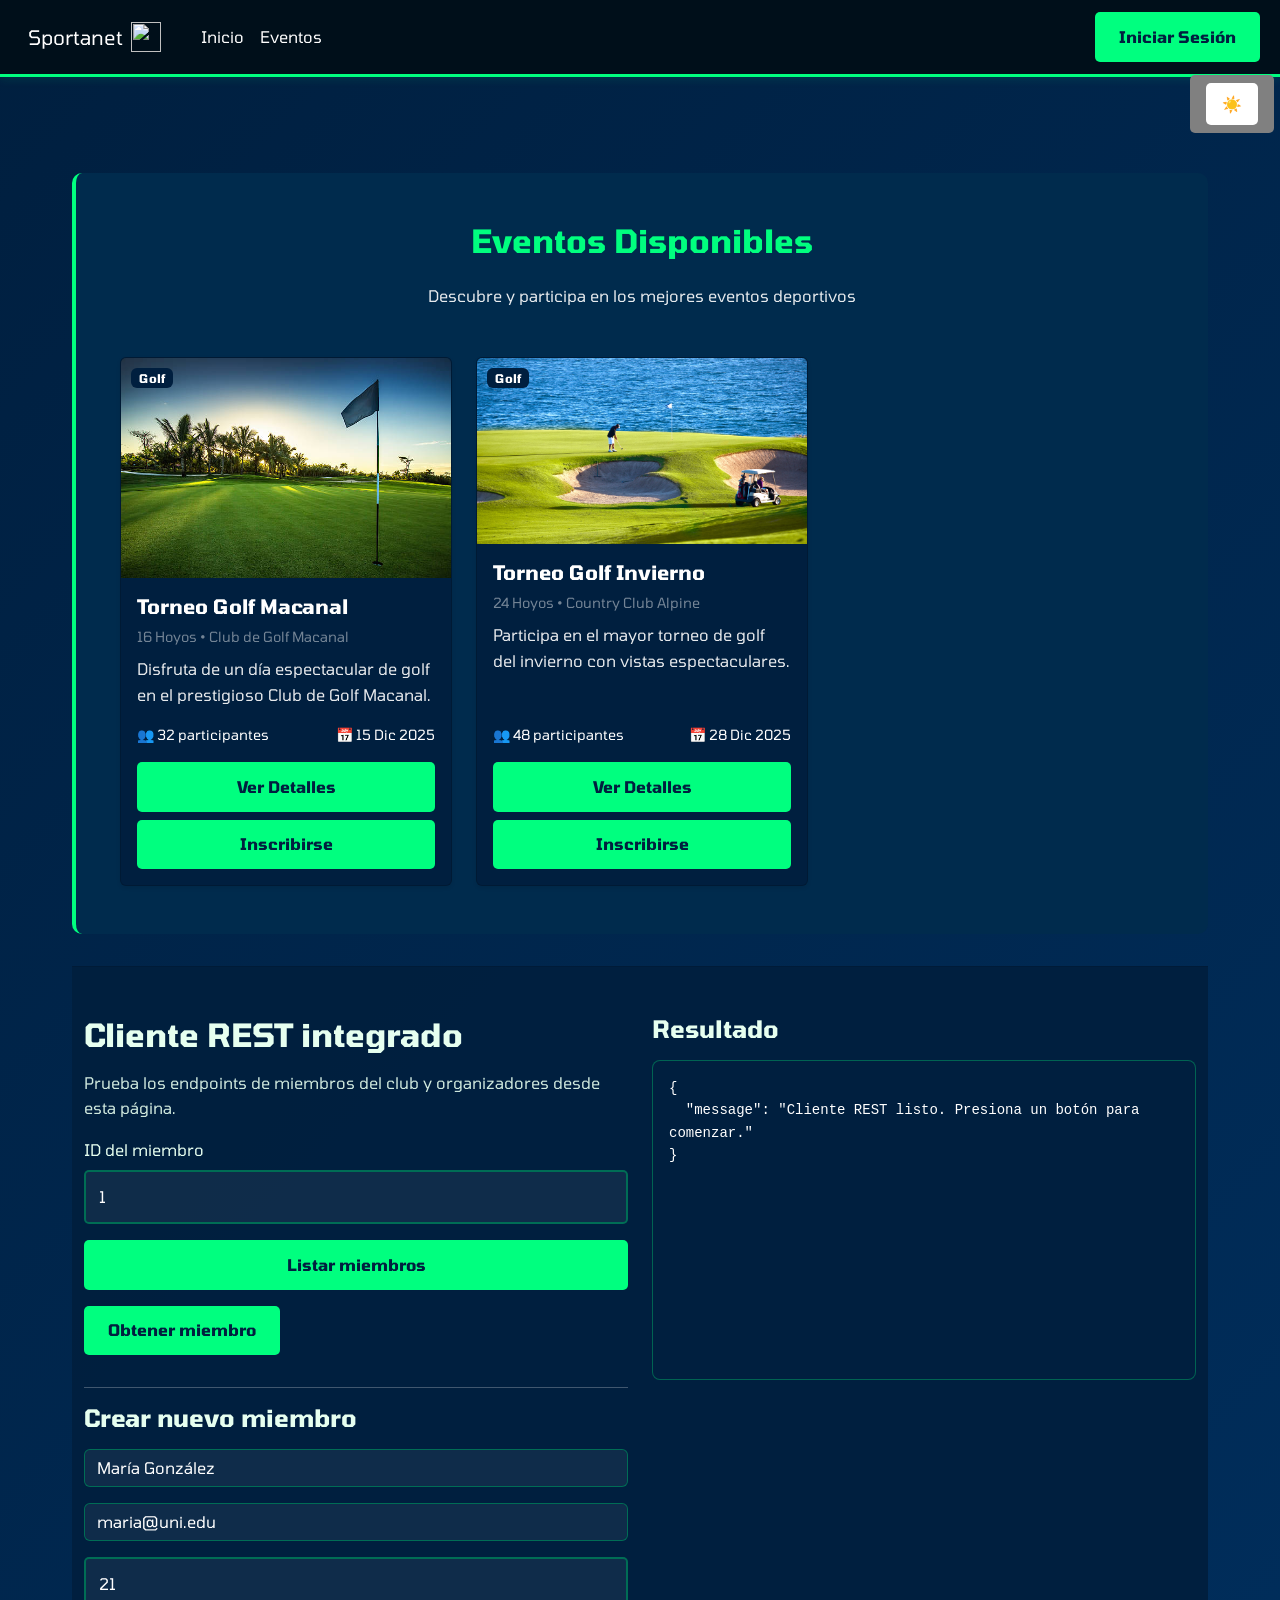
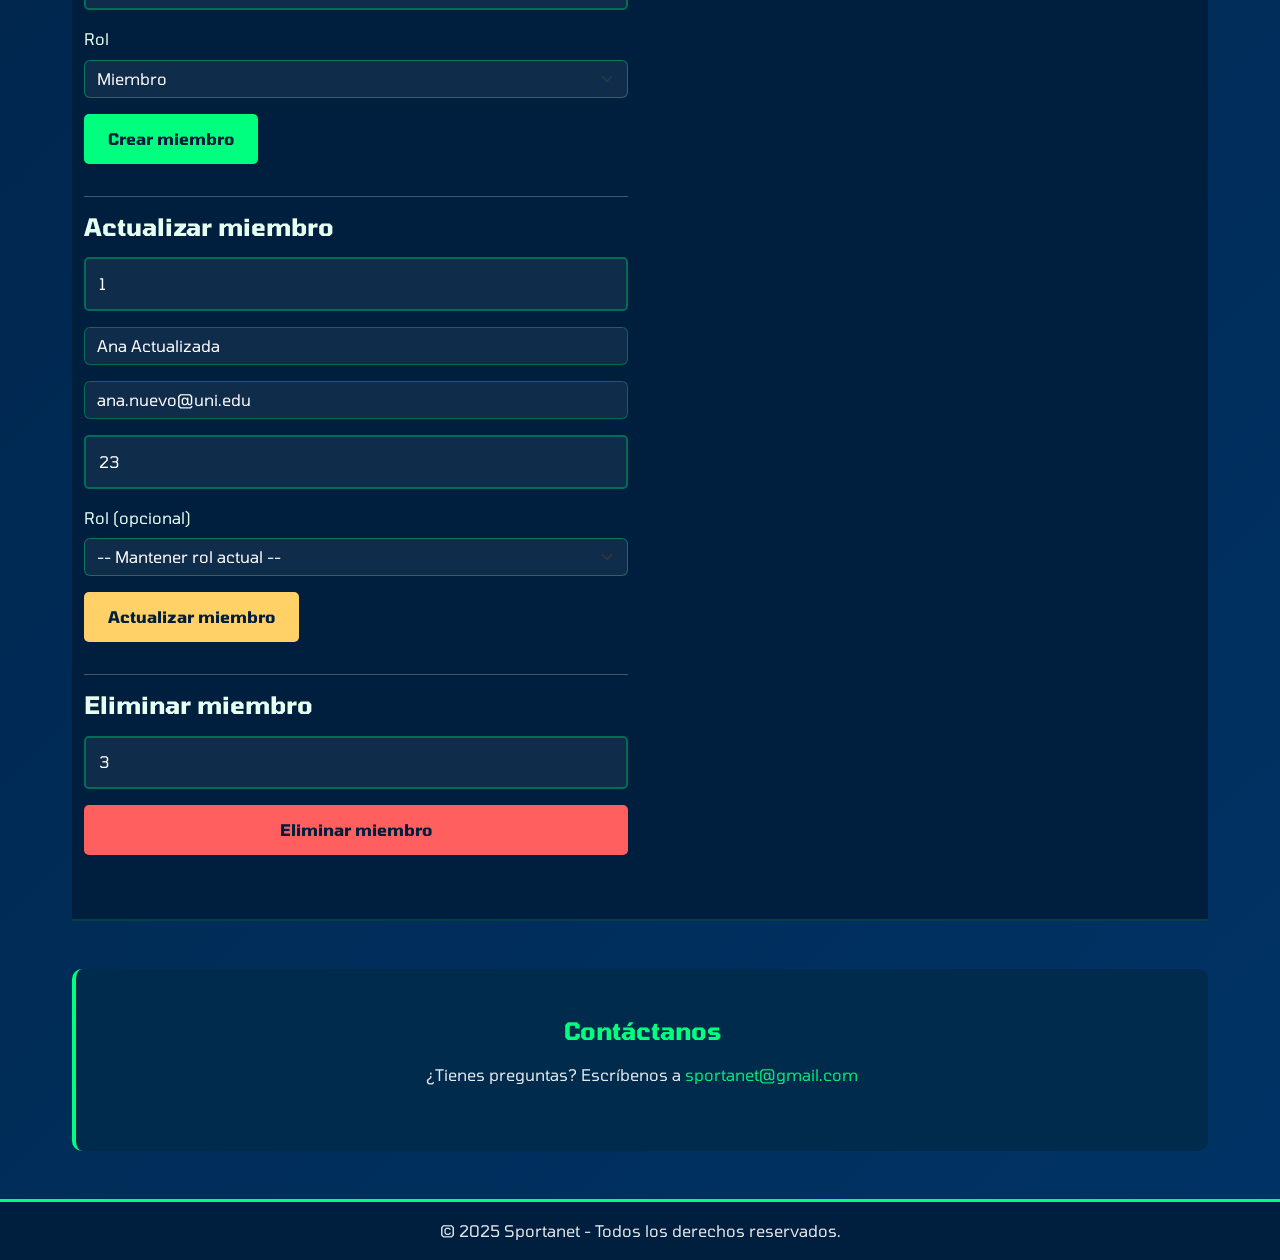
==== commit dc35d1b1: "faltaba events" ====
--- a/events.html
+++ b/events.html
@@ -188,7 +188,7 @@
             </div>
         </section>
 
-        <section id="member-api-client" class="api-client py-5 bg-white text-dark">
+        <section id="member-api-client" class="api-client py-5">
             <div class="container">
                 <div class="row">
                     <div class="col-lg-6">
@@ -255,7 +255,7 @@
                     </div>
                     <div class="col-lg-6">
                         <h4>Resultado</h4>
-                        <pre id="resultado" class="p-3 bg-light border" style="min-height: 320px; overflow:auto;">(Aquí aparecerá el resultado)</pre>
+                        <pre id="resultado" class="p-3 bg-light border resultado-output" style="min-height: 320px; overflow:auto;">(Aquí aparecerá el resultado)</pre>
                         <div id="error-mensaje" class="text-danger mt-2"></div>
                     </div>
                 </div>
--- a/CSS/style.css
+++ b/CSS/style.css
@@ -178,9 +178,113 @@
     margin-top: 1rem;
 }
 
+.api-client {
+    background: rgba(0, 31, 63, 0.98);
+    border-top: 2px solid rgba(0, 255, 127, 0.15);
+    border-bottom: 2px solid rgba(0, 255, 127, 0.15);
+    color: #ffffff;
+    margin: 2rem 0;
+}
+
+.api-client .form-label,
+.api-client h2,
+.api-client h4,
+.api-client p,
+.api-client small,
+.api-client label {
+    color: #e6fff0;
+}
+
+.api-client .form-control,
+.api-client .form-select {
+    background-color: rgba(255, 255, 255, 0.06);
+    border-color: rgba(0, 255, 127, 0.35);
+    color: #ffffff;
+}
+
+.api-client .form-control::placeholder,
+.api-client .form-select::placeholder {
+    color: rgba(255, 255, 255, 0.65);
+}
+
+.api-client .form-control:focus,
+.api-client .form-select:focus {
+    background-color: rgba(255, 255, 255, 0.1);
+    border-color: #00ff7f;
+    box-shadow: 0 0 15px rgba(0, 255, 127, 0.25);
+}
+
+.api-client pre {
+    background-color: rgba(255, 255, 255, 0.08);
+    color: #e6fff0;
+    border-color: rgba(0, 255, 127, 0.25);
+}
+
+.api-client .btn {
+    min-width: 140px;
+}
+
+.api-client .btn-outline-primary {
+    background-color: #00ff7f;
+    color: #001f3f;
+    border-color: #00ff7f;
+}
+
+.api-client .btn-outline-primary:hover {
+    background-color: #00cc66;
+    color: #001f3f;
+    border-color: #00cc66;
+}
+
+.api-client .btn-success {
+    background-color: #00ff7f;
+    border-color: #00ff7f;
+    color: #001f3f;
+}
+
+.api-client .btn-warning {
+    background-color: #ffd166;
+    border-color: #ffd166;
+    color: #001f3f;
+}
+
+.api-client .btn-danger {
+    background-color: #ff5f5f;
+    border-color: #ff5f5f;
+    color: #001f3f;
+}
+
+.modal-content {
+    background: rgba(0, 31, 63, 0.98);
+    border: 1px solid rgba(0, 255, 127, 0.22);
+}
+
+.modal-content .modal-header,
+.modal-content .modal-body,
+.modal-content .modal-footer {
+    color: #e6fff0;
+}
+
+.modal-content .form-control,
+.modal-content .form-select {
+    background-color: rgba(255, 255, 255, 0.08);
+    border-color: rgba(0, 255, 127, 0.3);
+    color: #ffffff;
+}
+
+.modal-content .form-control:focus,
+.modal-content .form-select:focus {
+    background-color: rgba(255, 255, 255, 0.14);
+}
+
+.error {
+    border-color: #ff6b6b !important;
+}
+
 .hero h1 {
     font-size: 3rem;
     margin-bottom: 1rem;
+    color: #00FF7F;
 }
 
 .hero p {
@@ -278,9 +382,105 @@
     background-color: #e0e0e0 !important;
 }
 
-body.light .hero {
-    color: #001f3f;
-    background: linear-gradient(135deg, #f4f4f4, #e0e0e0);
+.navbar-brand-bg {
+    display: flex;
+    align-items: center;
+    gap: 0.5rem;
+    padding: 0.5rem 1rem;
+    border-radius: 5px;
+    background-color: transparent;
+    transition: background-color 0.3s ease;
+}
+
+body.light .navbar-brand-bg {
+    background-color: #001f3f;
+    color: #ffffff;
+}
+
+.resultado-output {
+    background-color: #001f3f !important;
+    color: #ffffff !important;
+    border: 1px solid rgba(0, 255, 127, 0.3) !important;
+    transition: background-color 0.3s ease, color 0.3s ease;
+}
+
+body.light .resultado-output {
+    background-color: transparent !important;
+    color: #001f3f !important;
+    border-color: #001f3f !important;
+}
+
+body.light .hero h1 {
+    color: #088008;
+}
+
+body.light .api-client {
+    background: #f8fafc;
+    color: #001f3f;
+    border-color: #cbd5e1;
+}
+
+body.light .api-client .form-label,
+body.light .api-client h2,
+body.light .api-client h4,
+body.light .api-client p,
+body.light .api-client small,
+body.light .api-client label {
+    color: #001f3f;
+}
+
+body.light .api-client .form-control,
+body.light .api-client .form-select {
+    background-color: #ffffff;
+    border-color: #001f3f;
+    color: #001f3f;
+}
+
+body.light .api-client .form-control::placeholder,
+body.light .api-client .form-select::placeholder {
+    color: #64748b;
+}
+
+body.light .api-client .form-control::placeholder,
+body.light .api-client .form-select::placeholder {
+    color: #656d78;
+}
+
+body.light .api-client .form-control:focus,
+body.light .api-client .form-select:focus {
+    border-color: #001f3f;
+    box-shadow: 0 0 8px rgba(0, 31, 63, 0.1);
+}
+
+body.light .api-client pre {
+    background-color: #ffffff;
+    color: #001f3f;
+    border-color: #cbd5e1;
+}
+
+body.light .api-client .btn-outline-primary {
+    background-color: #001f3f;
+    color: #ffffff;
+    border-color: #001f3f;
+}
+
+body.light .api-client .btn-outline-primary:hover {
+    background-color: #003d66;
+    color: #ffffff;
+    border-color: #003d66;
+}
+
+body.light .modal-content {
+    background: #ffffff;
+    color: #001f3f;
+    border-color: #d0d7e0;
+}
+
+body.light .modal-content .form-control,
+body.light .modal-content .form-select {
+    background-color: #f8f9fb;
+    border-color: #001f3f;
+    color: #001f3f;
 }
 
 body.light footer {
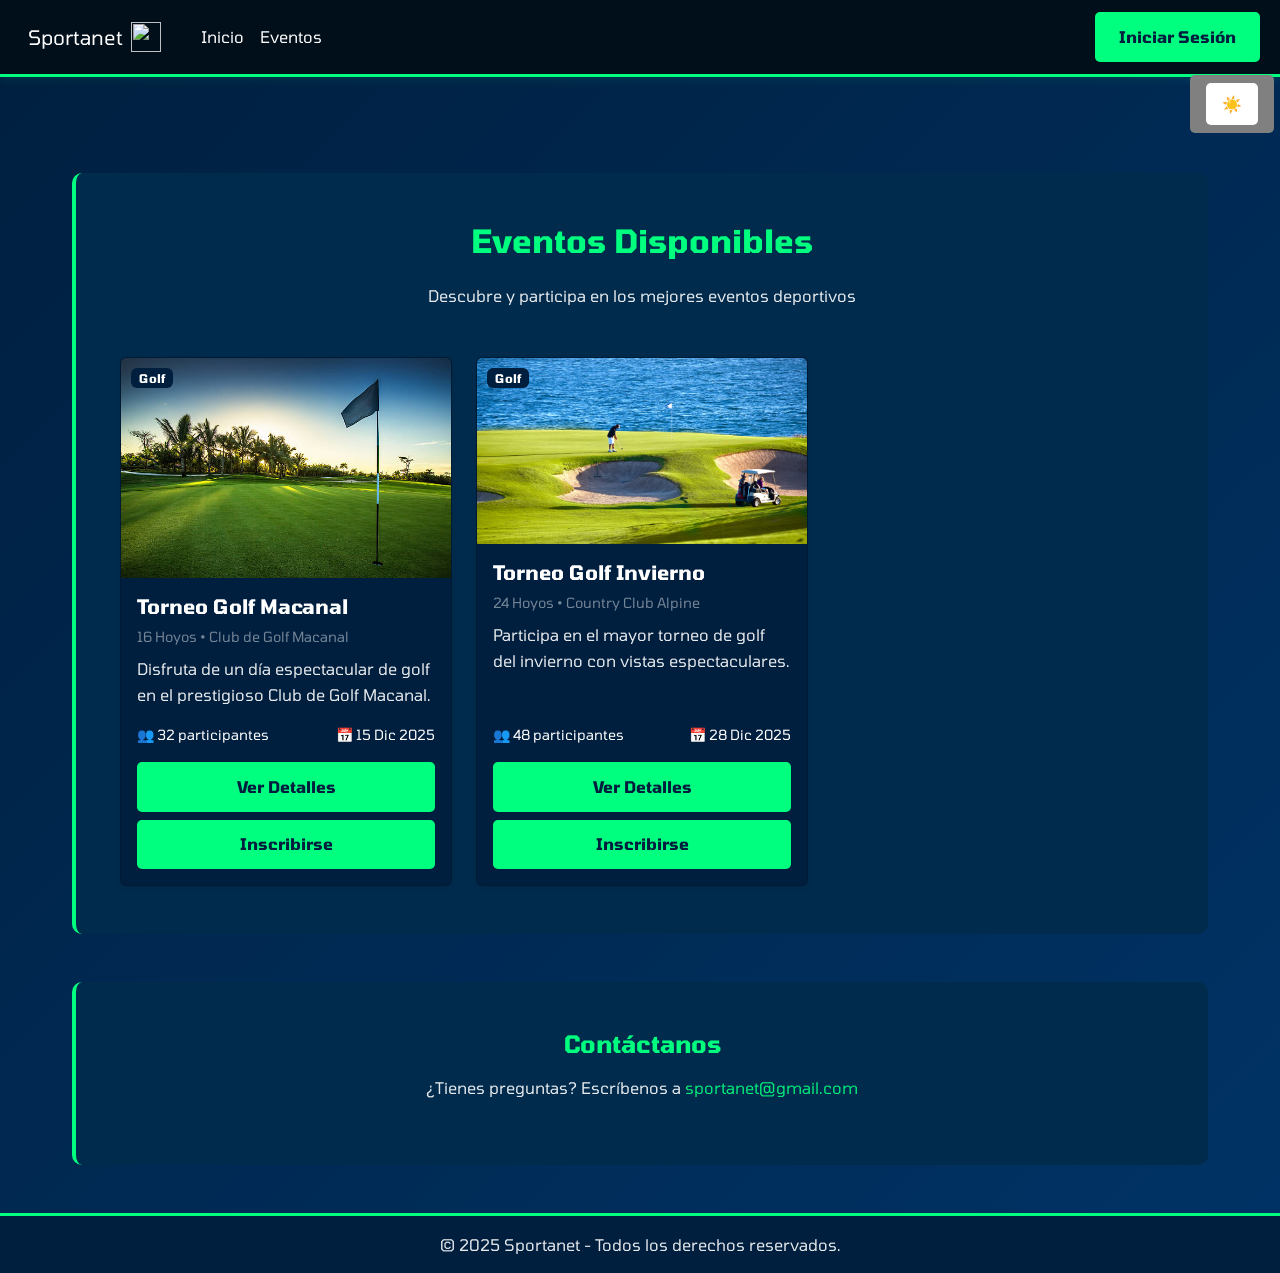
==== commit ddc45dcc: "Changes in structure" ====
--- a/events.html
+++ b/events.html
@@ -188,7 +188,7 @@
             </div>
         </section>
 
-        <section id="member-api-client" class="api-client py-5">
+        <section id="member-api-client" class="api-client py-5 d-none">
             <div class="container">
                 <div class="row">
                     <div class="col-lg-6">
--- a/CSS/style.css
+++ b/CSS/style.css
@@ -202,6 +202,11 @@
     color: #ffffff;
 }
 
+.api-client .form-select option {
+    background-color: #001f3f;
+    color: #ffffff;
+}
+
 .api-client .form-control::placeholder,
 .api-client .form-select::placeholder {
     color: rgba(255, 255, 255, 0.65);
@@ -261,8 +266,19 @@
 
 .modal-content .modal-header,
 .modal-content .modal-body,
-.modal-content .modal-footer {
+.modal-content .modal-footer,
+.modal-content label,
+.modal-content p,
+.modal-content h5 {
     color: #e6fff0;
+}
+
+.modal-content .btn-link {
+    color: #00FF7F;
+}
+
+.modal-content .btn-link:hover {
+    color: #00cc66;
 }
 
 .modal-content .form-control,
@@ -483,6 +499,37 @@
     color: #001f3f;
 }
 
+body.light .modal-content .modal-header,
+body.light .modal-content .modal-body,
+body.light .modal-content .modal-footer,
+body.light .modal-content h5.modal-title,
+body.light .modal-content label,
+body.light .modal-content p {
+    color: #001f3f !important;
+}
+
+body.light .modal-content .link-button,
+body.light .modal-content .btn-link {
+    color: #001f3f;
+    font-weight: bold;
+}
+
+body.light .modal-content .btn-link:hover {
+    color: #003d66;
+}
+
+body.light .form-message.success {
+    background-color: rgba(8, 128, 8, 0.1);
+    color: #088008;
+    border-color: #088008;
+}
+
+body.light .form-message.error {
+    background-color: rgba(204, 0, 0, 0.1);
+    color: #cc0000;
+    border-color: #cc0000;
+}
+
 body.light footer {
     background-color: #f4f4f4;
     color: #001f3f;
